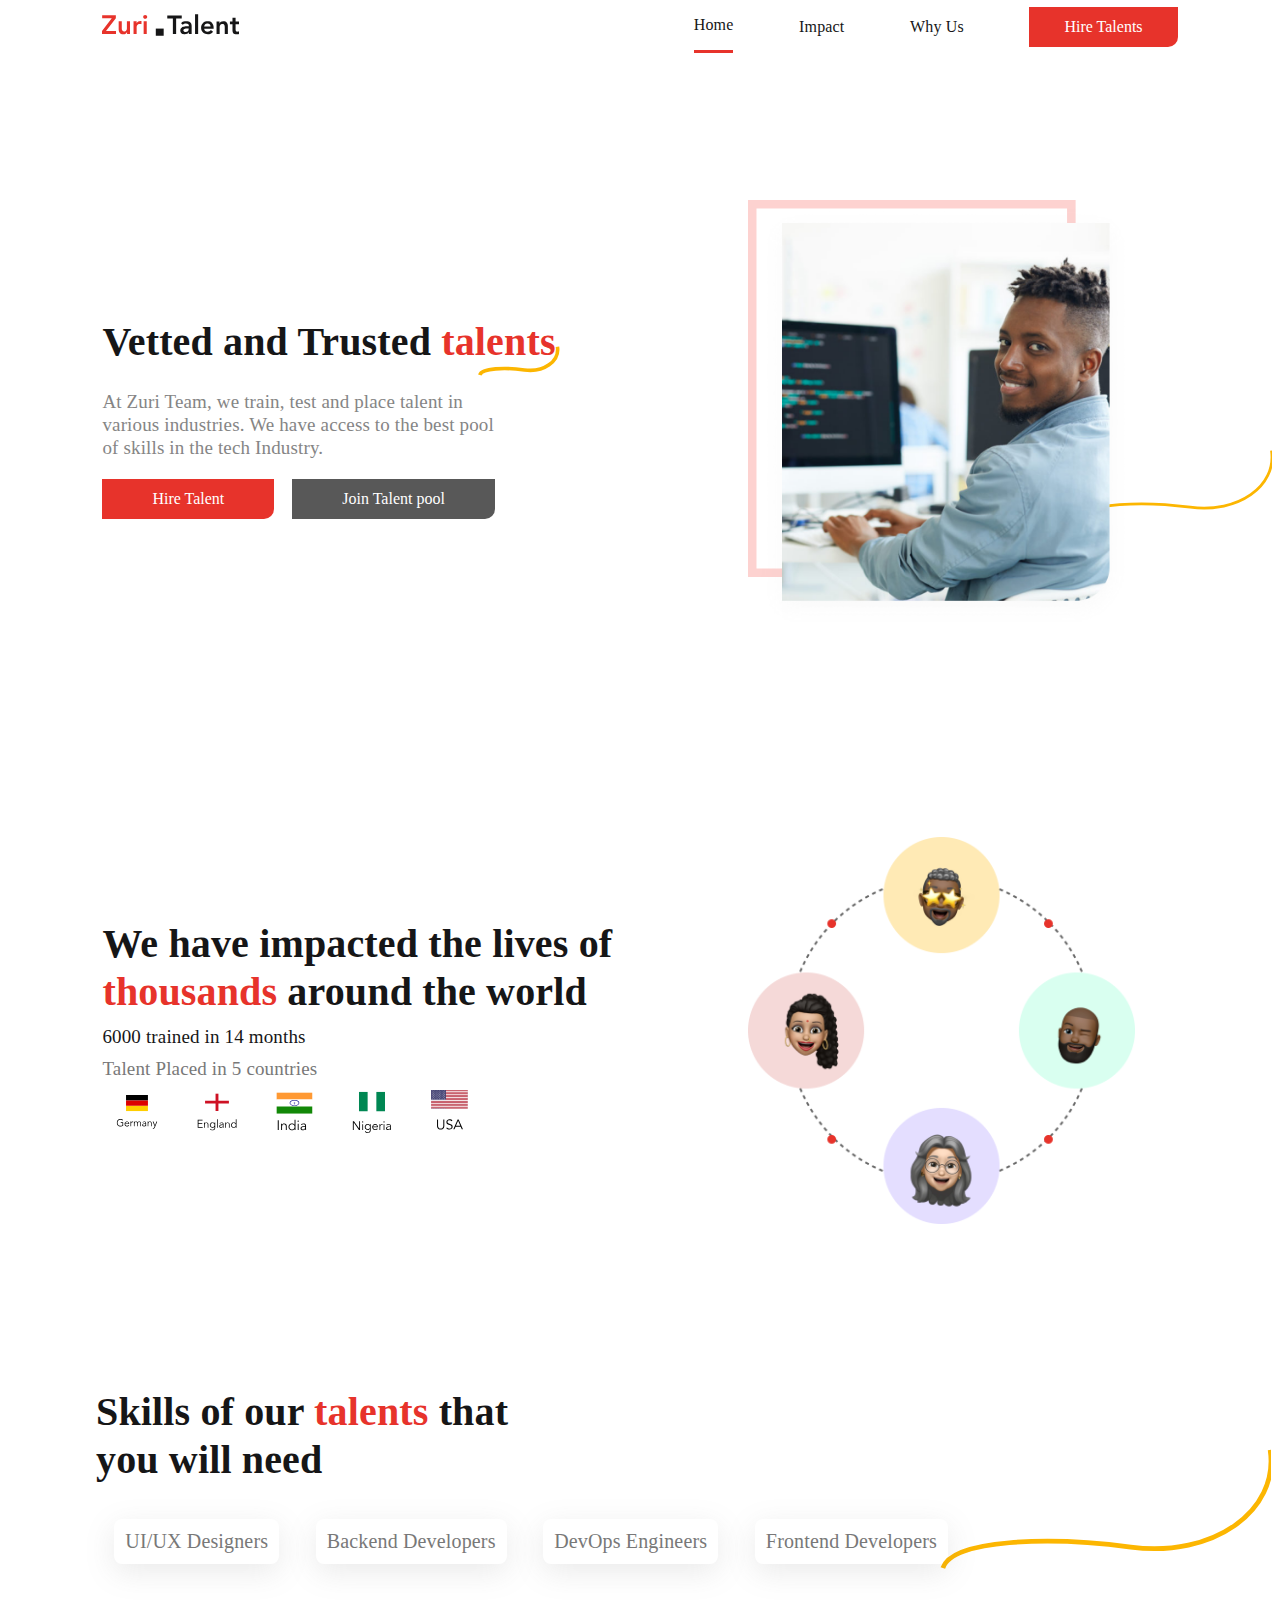
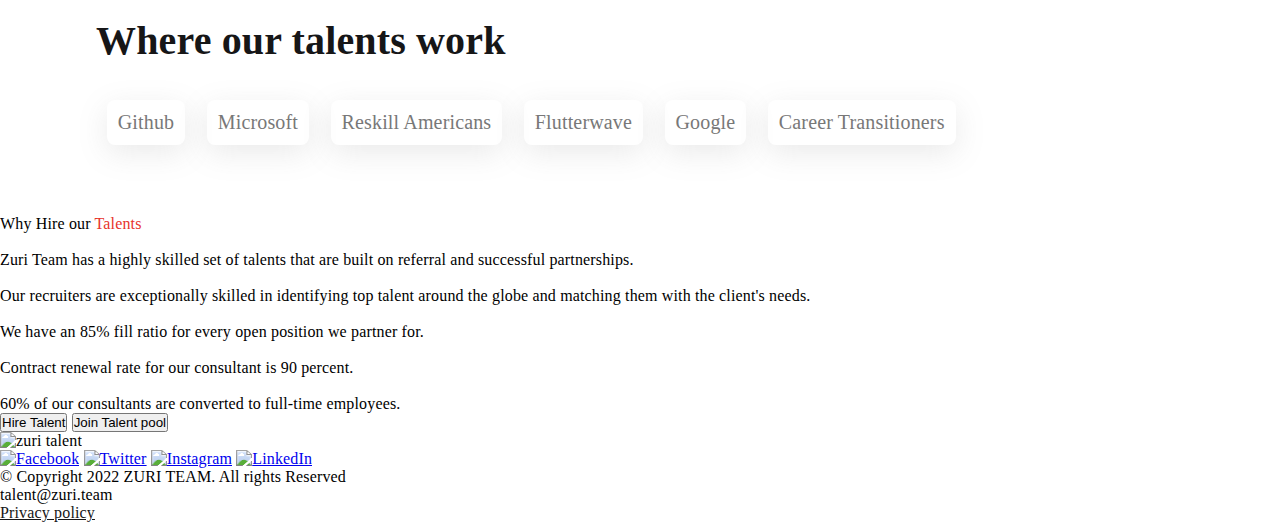
==== talents.html @ 1c7b1059 "my first commit" ====
<!DOCTYPE html>
<html lang="en">
  <head>
    <meta charset="UTF-8" />
    <meta http-equiv="X-UA-Compatible" content="IE=edge" />
    <meta name="viewport" content="width=device-width, initial-scale=1.0" />
    <link href="./img/zuri icon.png" rel="icon" sizes="16x16 32x32" />
    <link href="http://fonts.cdnfonts.com/css/graphik" rel="stylesheet" />
    <link rel="stylesheet" href="./talents.css" />
    <title>Zuri</title>
  </head>
  <body>
    <header>
      <a href=""><img src="zuritalent logo.svg" alt="zuri talent logo" /></a>
      <nav class="nav-bar">
        <div class="not-mobile current">
            <a href="#home">Home</a>
        </div>
        <div class="not-mobile">
            <a href="#impact">Impact</a>
        </div>
        <div class="not-mobile">
            <a href="#why-us">Why Us</a>
        </div>
        <a href="#"><button class="hire-btn">Hire Talents</button></a>
      </nav>
    </header>
    <main>
      <section class="section1">
        <div class="flex-1">
          <p class="heading">Vetted and Trusted <span>talents</span></p>
          <div class="line"><img width="18%" src="thick2 (1).svg" alt="line curve" /></div>
          <p>
            At Zuri Team, we train, test and place talent in various industries.
            We have access to the best pool of skills in the tech Industry.
          </p>
          <div class="btn">
            <a href="#"><button class="hire-btn">Hire Talent</button></a>
            <a href="#"><button class="grey-btn hire-btn">Join Talent pool</button></a>
          </div>
        </div>
        <div class="flex-2">
          <div>
            <img class="section1-img" width="90%" src="Manwithlappy.png" alt="smiling man with laptop" />
            <img class="right-curve" width="45%" src="line1 (1).svg" alt="yellow curve">
          </div>
        </div>
      </section>
      <section class="section2">
        <div class="section2-flex">
            <div class="flex-3">
                <p class="heading">
                  We have impacted the lives of <span>thousands</span> around the
                  world
                </p>
                <p>6000 trained in 14 months</p>
                <p>Talent Placed in 5 countries</p>
                <div class="countries">
                  <img width="13%" src="GER.svg" alt="germany" />
                  <img width="13%" src="ENG.svg" alt="england" />
                  <img width="12%" src="ind.svg" alt="india" />
                  <img width="13%" src="NIG.svg" alt="nigeria" />
                  <img width="12%"  src="ussa.svg" alt="USA" />
                </div>
            </div>
            <div class="flex-4">
                <img class="section2img" src="people.png" alt="connected bitmojis" />
            </div>
        </div>
      </section>
      <section class="section3">
        <p class="heading">Skills of our <span>talents</span> that you will need</p>
        <div class="work">
            <img class="right-curve" width="38%" src="line1.svg" alt="yellow curve">
          <p>UI/UX Designers</p>
          <p>Backend Developers</p>
          <p>DevOps Engineers</p>
          <p>Frontend Developers</p>
        </div>
        <p class="heading">Where our talents work</p>
        <div class="work">
          <p>Github</p>
          <p>Microsoft</p>
          <p>Reskill Americans</p>
          <p>Flutterwave</p>
          <p>Google</p>
          <p>Career Transitioners</p>
        </div>
      </section>
      <section class="section4">
        <p>Why Hire our <span>Talents</span></p>
        <div>
          <div>
            <img src="" alt="" />
            <p>
              Zuri Team has a highly skilled set of talents that are built on
              referral and successful partnerships.
            </p>
          </div>
          <div>
            <img src="" alt="" />
            <p>
              Our recruiters are exceptionally skilled in identifying top talent
              around the globe and matching them with the client's needs.
            </p>
          </div>
          <div>
            <img src="" alt="" />
            <p>
              We have an 85% fill ratio for every open position we partner for.
            </p>
          </div>
          <div>
            <img src="" alt="" />
            <p>Contract renewal rate for our consultant is 90 percent.</p>
          </div>
          <div>
            <img src="" alt="" />
            <p>60% of our consultants are converted to full-time employees.</p>
          </div>
        </div>
        <div>
          <a href=""><button>Hire Talent</button></a>
          <a href=""><button>Join Talent pool</button></a>
        </div>
      </section>
    </main>
    <footer>
      <div>
        <img src="footer" alt="zuri talent" />
        <div class="follow">
          <a target="_blank" href="https://web.facebook.com/thezuriteam"
            ><img width="18px" src="/img/fb.png" alt="Facebook"
          /></a>
          <a target="_blank" href="https://twitter.com/theZuriTeam"
            ><img width="18px" src="/img/twitter.png" alt="Twitter"
          /></a>
          <a target="_blank" href="https://www.instagram.com/thezuriteam/"
            ><img width="18px" src="/img/ig.png" alt="Instagram"
          /></a>
          <a target="_blank" href="https://ng.linkedin.com/company/zuri-team"
            ><img
              width="18px"
              height="18.28px"
              src="/img/linkedin.png"
              alt="LinkedIn"
          /></a>
        </div>
      </div>
      <div>
        <p>&copy; Copyright 2022 ZURI TEAM. All rights Reserved</p>
        <p>talent@zuri.team</p>
        <a href="">Privacy policy</a>
      </div>
    </footer>
  </body>
</html>
---- talents.css ----
*{
    margin: 0;
    padding: 0;
    box-sizing: border-box;
}
body{
    font-family: Graphik;
    letter-spacing: 0.00938em;
}
header{
    display: flex;
    align-items: center;
    position: fixed;
    right: 0;
    left: 0;
    top: 0;
    padding: 0% 8% 10px;
    justify-content: space-between;
    height: fit-content;
    background-color: #fff;
    z-index: 10;
}

header a:link, a:visited{
    text-decoration: none;
    color: #161617;
    font-size: 16px;
    box-sizing: content-box;
}

.nav-bar{
    display: flex;
    width: 45%;
    justify-content: space-between;
    align-items: center;
}
.not-mobile{
    padding: 16px 0px;
}
.not-mobile:hover{
    background-color: #5f85a515;
}

.hire-btn{
    border: 0;
    outline: 0;
    padding: 11px 35px;
    border-bottom-right-radius: 10px;
    background-color: #e7332b;
    font-size: 16px !important;
    font-family: Graphik;
    color: #fff;
}

header a:active, .current{
    border-bottom: 3px solid #e7332b;
}

/* HEADER RESPONSIVENESS */
@media screen and (max-width: 768px){
    .not-mobile{
        display: none;
    }
    header{
        padding: 10px 10px 20px 20px;
    }
    .nav-bar{
        width: fit-content;
    }
}
@media screen and (max-width: 375px){
    header{
        padding-right: 15px;
    }
}

/* SECTION 1 */
.section1{
    display: flex;
    padding-top: 200px;
    width: 84%;
    justify-content: space-between;
    margin: 0px auto;
    align-items: center;
    margin-bottom: 100px;
}
span{
    color: #e7332b;
}
.flex-1, .flex-3{
    width: 50%;
}
.flex-2, .flex-4{
    width: 40%;
    position: relative;
}
.flex-1 p:nth-of-type(1), .heading{
    font-size: 40px;
    font-weight: 600;
    line-height: 48px;
    color: #161617;
}
.line{
    display: flex;
    justify-content: right;
    padding-right: 80px;
    margin-top: -20px;
}
.flex-1 p:nth-of-type(2){
    font-size: 19px;
    padding-top: 15px;
    padding-right: 25%;
    padding-bottom: 20px;
    line-height: 1.2;
    opacity: 0.9;
    color: #787878;
}
.btn{
    display: flex;
    gap: 18px;
}
.section1 .hire-btn{
    padding: 11px 50px;
}
.grey-btn{
    background-color: #585858 !important;
}
.right-curve{
    position: absolute;
    right: -22%;
    top: 250px;
    z-index: -1;
}

/* RESPONSIVENESS FOR SECTION 1 */

@media screen and (max-width: 1024px){
    .section1{
        flex-direction: column;
        text-align: center;
        align-items: center;
    }
    .flex-1{
        width: 80%;
    }
    .flex-1 p:nth-of-type(2){
        margin: 0px 40px;
        padding-right: 0;
    }
    .btn{
        width: fit-content;
        margin: 0px auto 50px;
    }
    .section1-img{
        width: 65%;
    }
    .flex-2{
        width: 100%;
    }
    .right-curve{
        position: absolute;
        right: -8%;
        width: 32%;
        top: 350px;
        z-index: -1;
    }
}
@media screen and (max-width: 768px){
    .right-curve{
        display: none;
    }
    .line{
        padding-right: 0px;
        margin-top: -25px;
        margin-right: -10px;
    }
}
@media screen and (max-width: 425px){
    .section1{
        padding-top: 140px;
    }
    .flex-1{
        width: 100%;
    }
    .flex-1 p:nth-of-type(2){
        margin: 0px 20px;
    }
    .line{
        padding-right: 0px;
        margin-top: -15px;
        margin-right: 20px;
    }
    .section1-img{
        width: 100%;
    }
    .flex-1 p:nth-of-type(2){
        font-size: 16px;
    }
    .section1 .hire-btn{
        padding: 11px 32px;
    }
}

/* SECTION 2 */
.section2{
    background-image: url("/img/world-bg.png");
    background-position: center;
    background-size: cover;
    background-repeat: no-repeat;
    padding-top: 100px;
}
.section2-flex{
    display: flex;
    width: 84%;
    margin: 0px auto;
    align-items: center;
    justify-content: space-between;
    padding-bottom: 90px;
}
.section2img{
    width: 90%;
}
.flex-3 p:nth-of-type(2), .flex-3 p:nth-of-type(3){
    font-size: 19px;
    padding-top: 10px;
    color: #787878;
    font-weight: 400;
}
.flex-3 p:nth-of-type(2){
    color: #161617;
}
.countries{
    display: flex;
    gap: 10px;
    align-items: center;
}
.countries img{
    background-color: #fff;
    padding: 7px 12px;
    transform: scale(0.9);
    border-radius: 8px;
}

@media screen and (max-width: 768px) {
    .section2{
        background-position: left;
    }
    .section2-flex{
        flex-direction: column;
        gap: 60px;
    }
    .flex-3, .flex-4{
        width: 100%;
        text-align: center;
    }
    .heading{
        font-size: 30px;
        margin: 0px;
    }
    .section2img{
        width: 60%;
    }
    .countries{
        padding-top: 15px;
        width: fit-content;
        margin: 0px auto;
        justify-content: space-between;
    }
    .countries img{
        transform: scale(1.2);
    }
}
@media screen and (max-width: 425px) {
    .section2img{
        width: 100%;
    }
}
@media screen and (max-width: 425px) {
    .section2img{
        width: 100%;
    }
    .flex-3 p:nth-of-type(2), .flex-3 p:nth-of-type(3){
        text-align: left;
        font-size: 16px !important;
    }
    .section2 .heading{
        line-height: normal;
        font-size: 28px !important;
        text-align: left;
    }
    .countries{
        padding-top: 19px;
    }
    .countries img{
        transform: scale(1.5);
    }
}

/* SECTION 3 */
.section3{
    width: 85%;
    margin: 0px auto;
    padding-top: 70px;
    padding-bottom: 70px;
}
.section3 .right-curve{
    right: -35%;
    top: -70px;
    z-index: -40 !important;
}
.section3 .heading:nth-of-type(1){
    width: 40%;
    margin-bottom: 35px;
}
.section3 .heading:nth-of-type(2){
    margin-top: 53px;
    margin-bottom: 35px;
}
.work{
    display: flex;
    justify-content: space-around;
    width: 80%;
    position: relative;
    z-index: inherit;
}
.work p{
    position: relative;
    width: 1fr;
    padding: 11px;
    font-size: 20px;
    color: #787878;
    box-shadow: 0px 8px 30px #7a7a7a29;
    border-radius: 8px;
}

/* RESPONSIVENESS */
@media screen and (max-width: 1024px){
    .section3 .right-curve{
        display: none;
    }
    .work{
        width: 100%;
    }
    .section3 .heading{
        font-size: 30px;
    }
    .work p{
        font-size: 18px;
    }
}
@media screen and (max-width: 768px){
    .section3 .heading{
        text-align: center;
    }
    .section3 .heading:nth-of-type(1){
        width: 70%;
        margin-bottom: 35px;
    }
    .work{
        flex-wrap: wrap;
        justify-content: left;
        width: 100%;
        margin: 0px auto;
        gap: 14px;
    }
    .work p{
        width: 31%;
        margin-bottom: 16px;
        text-align: center;
        font-size: 16px;
    }
}
@media screen and (max-width: 425px){
    .work p{
        width: 47.8%;
    }
    .section3{
        width: 90%;
        margin: 0px auto;
        border: 1px blue solid;
    }
    .section3 .heading:nth-of-type(1){
        width: 100%;
    }
    .work{
        margin: 0px auto;
        border: 1px red solid;
    }
}
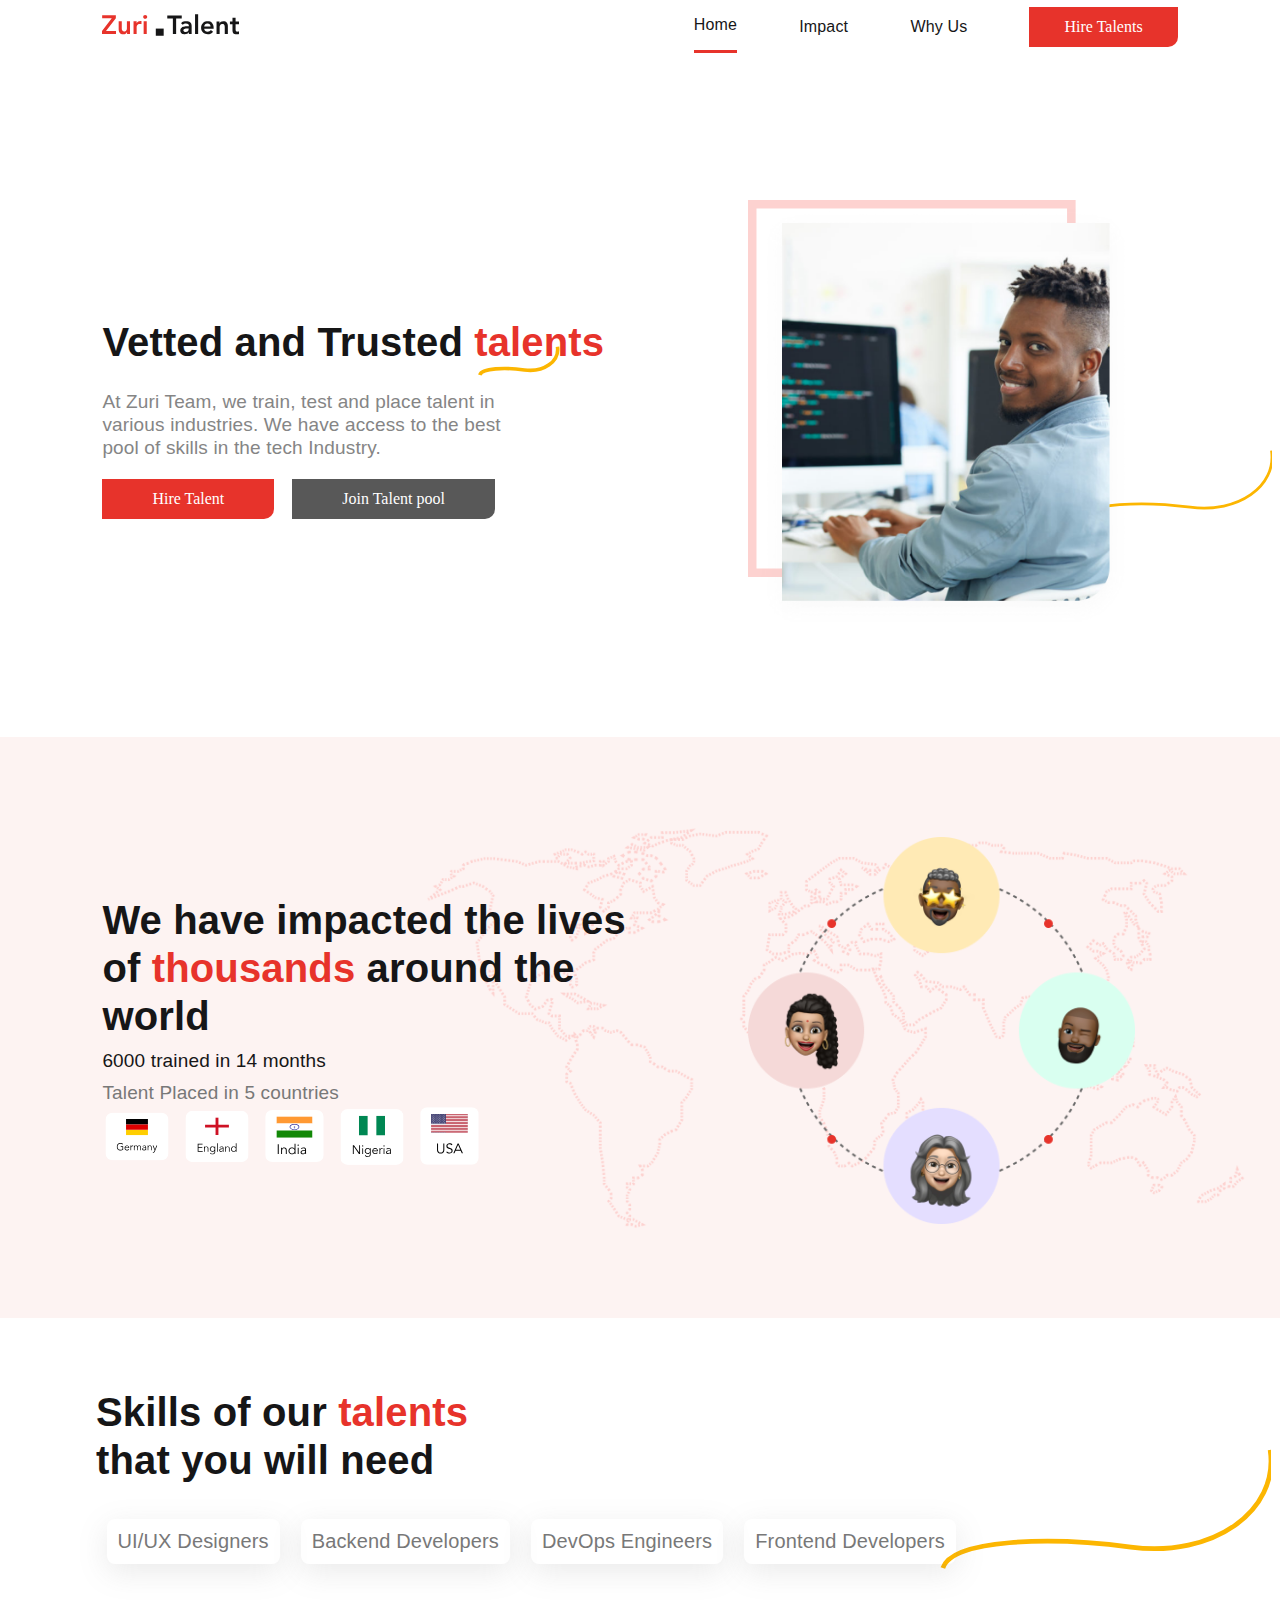
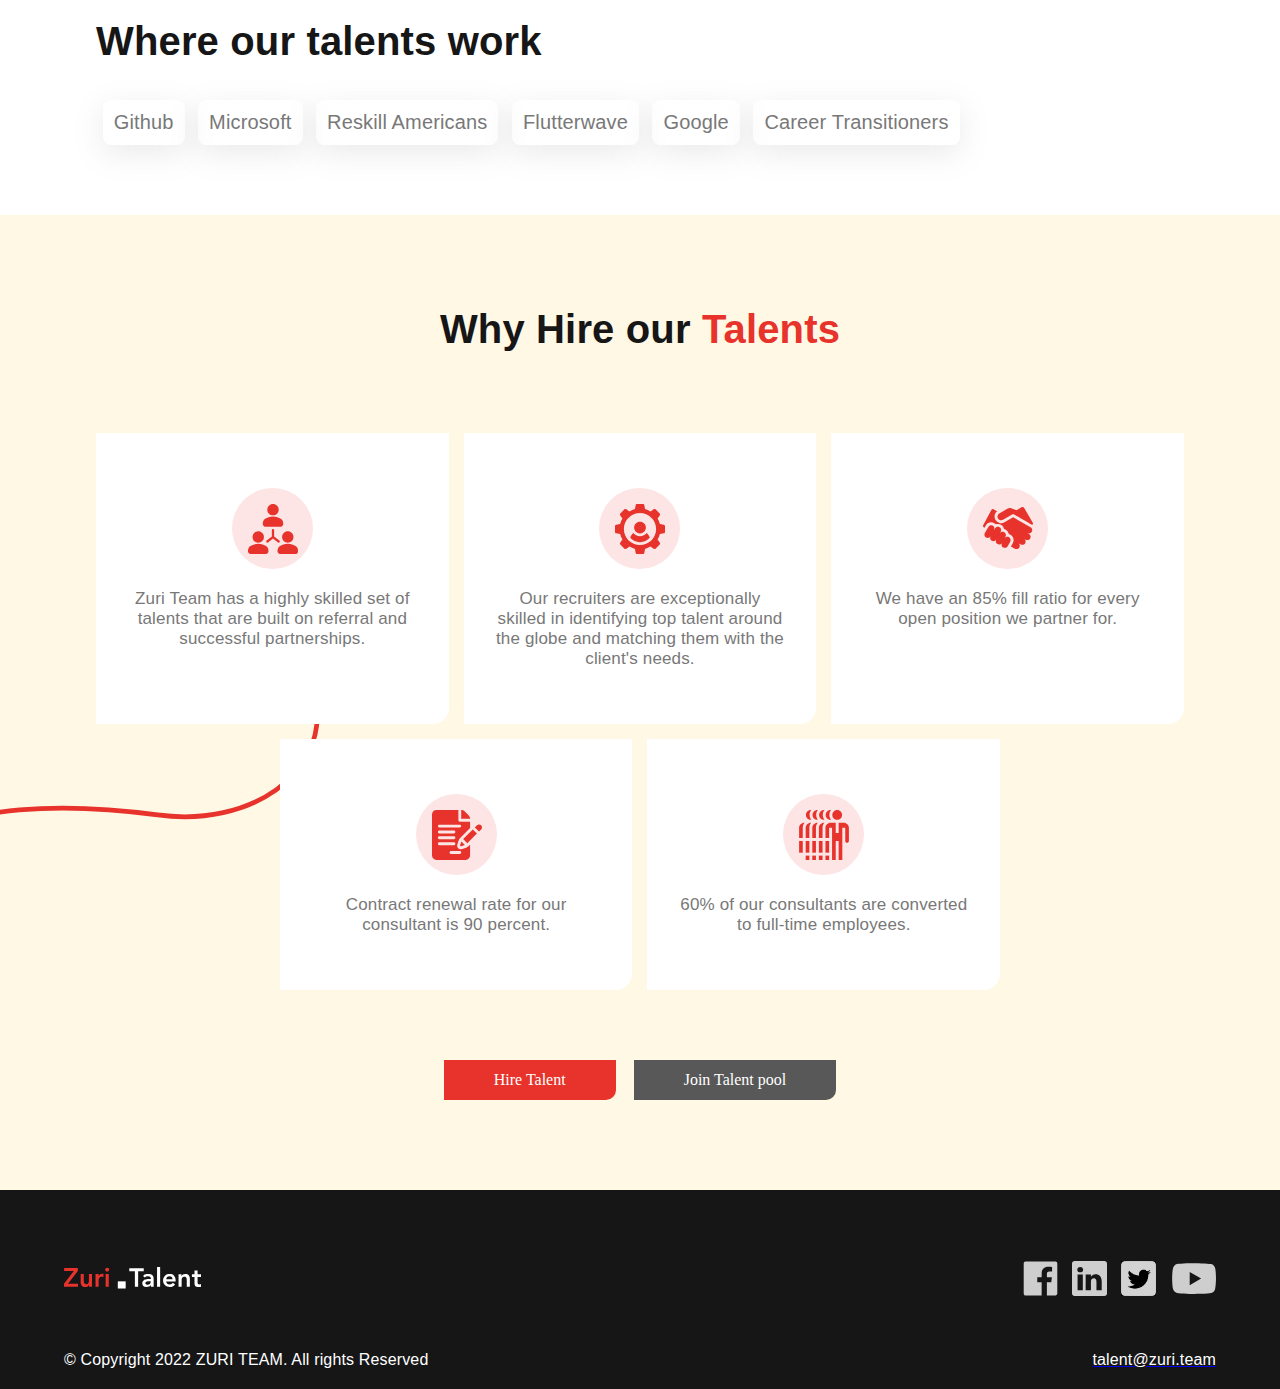
==== commit dd95e855: "my second commit" ====
--- a/talents.html
+++ b/talents.html
@@ -6,7 +6,7 @@
     <meta name="viewport" content="width=device-width, initial-scale=1.0" />
     <link href="./img/zuri icon.png" rel="icon" sizes="16x16 32x32" />
     <link href="http://fonts.cdnfonts.com/css/graphik" rel="stylesheet" />
-    <link rel="stylesheet" href="./talents.css" />
+    <link rel="stylesheet" href="talents.css" />
     <title>Zuri</title>
   </head>
   <body>
@@ -26,7 +26,7 @@
       </nav>
     </header>
     <main>
-      <section class="section1">
+      <section id="home" class="section1">
         <div class="flex-1">
           <p class="heading">Vetted and Trusted <span>talents</span></p>
           <div class="line"><img width="18%" src="thick2 (1).svg" alt="line curve" /></div>
@@ -46,7 +46,7 @@
           </div>
         </div>
       </section>
-      <section class="section2">
+      <section id="impact" class="section2">
         <div class="section2-flex">
             <div class="flex-3">
                 <p class="heading">
@@ -71,86 +71,89 @@
       <section class="section3">
         <p class="heading">Skills of our <span>talents</span> that you will need</p>
         <div class="work">
-            <img class="right-curve" width="38%" src="line1.svg" alt="yellow curve">
-          <p>UI/UX Designers</p>
-          <p>Backend Developers</p>
-          <p>DevOps Engineers</p>
-          <p>Frontend Developers</p>
+            <img class="right-curve" width="38%" src="line1 (2).svg" alt="yellow curve">
+          <p class="touch">UI/UX Designers</p>
+          <p class="touch">Backend Developers</p>
+          <p class="touch">DevOps Engineers</p>
+          <p class="touch">Frontend Developers</p>
         </div>
         <p class="heading">Where our talents work</p>
         <div class="work">
           <p>Github</p>
-          <p>Microsoft</p>
-          <p>Reskill Americans</p>
-          <p>Flutterwave</p>
-          <p>Google</p>
-          <p>Career Transitioners</p>
+          <p class="touch">Microsoft</p>
+          <p class="touch">Reskill Americans</p>
+          <p class="touch">Flutterwave</p>
+          <p class="touch">Google</p>
+          <p class="touch">Career Transitioners</p>
         </div>
       </section>
-      <section class="section4">
-        <p>Why Hire our <span>Talents</span></p>
+      <section id="why-us" class="section4">
+        <p class="heading">Why Hire our <span>Talents</span></p>
         <div>
-          <div>
-            <img src="" alt="" />
+            <img width="25%" class="red-line" src="rope.svg" alt="red line">
+        </div>
+        <div class="section4-grid">
+          <div class="grid-1 gridbox">
+            <img src="people 2.svg" alt="people" />
             <p>
               Zuri Team has a highly skilled set of talents that are built on
               referral and successful partnerships.
             </p>
           </div>
-          <div>
-            <img src="" alt="" />
+          <div class=" grid-2 gridbox">
+            <img src="mech.svg" alt="mechanics" />
             <p>
               Our recruiters are exceptionally skilled in identifying top talent
               around the globe and matching them with the client's needs.
             </p>
           </div>
-          <div>
-            <img src="" alt="" />
+          <div class="grid-3 gridbox">
+            <img src="hand (1).svg" alt="hands" />
             <p>
               We have an 85% fill ratio for every open position we partner for.
             </p>
           </div>
-          <div>
-            <img src="" alt="" />
+          <div class="grid-4 gridbox">
+            <img src="write.svg" alt="write" />
             <p>Contract renewal rate for our consultant is 90 percent.</p>
           </div>
-          <div>
-            <img src="" alt="" />
+          <div class="grid-5 gridbox">
+            <img src="many.svg" alt="many people" />
             <p>60% of our consultants are converted to full-time employees.</p>
           </div>
         </div>
-        <div>
-          <a href=""><button>Hire Talent</button></a>
-          <a href=""><button>Join Talent pool</button></a>
+        <div class="btn">
+          <a href=""><button class="hire-btn">Hire Talent</button></a>
+          <a href=""><button class="grey-btn hire-btn">Join Talent pool</button></a>
         </div>
       </section>
     </main>
     <footer>
-      <div>
-        <img src="footer" alt="zuri talent" />
+      <div class="first-foot">
+        <div>
+            <img src="logo (4).svg" alt="zuri talent" />
+        </div>
         <div class="follow">
           <a target="_blank" href="https://web.facebook.com/thezuriteam"
-            ><img width="18px" src="/img/fb.png" alt="Facebook"
-          /></a>
-          <a target="_blank" href="https://twitter.com/theZuriTeam"
-            ><img width="18px" src="/img/twitter.png" alt="Twitter"
-          /></a>
-          <a target="_blank" href="https://www.instagram.com/thezuriteam/"
-            ><img width="18px" src="/img/ig.png" alt="Instagram"
+            ><img width="35px" src="facebook (1)bw.svg" alt="Facebook"
           /></a>
           <a target="_blank" href="https://ng.linkedin.com/company/zuri-team"
-            ><img
-              width="18px"
-              height="18.28px"
-              src="/img/linkedin.png"
-              alt="LinkedIn"
+          ><img
+            width="35px"
+            src="linkd (1)bw.svg"
+            alt="LinkedIn"
+        /></a>
+          <a target="_blank" href="https://twitter.com/theZuriTeam"
+            ><img width="35px" src="twitbw.png" alt="Twitter"
           /></a>
+          <a target="_blank" href="https://www.youtube.com/thezuriteam"
+          ><img width="46px" src="youtube (1)bw.svg" alt="YouTube"
+        /></a>
         </div>
       </div>
-      <div>
-        <p>&copy; Copyright 2022 ZURI TEAM. All rights Reserved</p>
-        <p>talent@zuri.team</p>
-        <a href="">Privacy policy</a>
+      <div class="second-foot">
+        <p class="first-p">&copy; Copyright 2022 ZURI TEAM. All rights Reserved</p>
+       <a href="mailto:talent@zuri.team"> <p style="color: #ffff;" class="second-p">talent@zuri.team</p></a>
       </div>
     </footer>
   </body>
--- a/talents.css
+++ b/talents.css
@@ -1,10 +1,14 @@
+html{
+    scroll-behavior: smooth;
+}
+
 *{
     margin: 0;
     padding: 0;
     box-sizing: border-box;
 }
 body{
-    font-family: Graphik;
+    font-family: "Graphik", sans-serif;
     letter-spacing: 0.00938em;
 }
 header{
@@ -203,7 +207,7 @@
 
 /* SECTION 2 */
 .section2{
-    background-image: url("/img/world-bg.png");
+    background-image: url("bgsection2.063bd869082548bafa74.png");
     background-position: center;
     background-size: cover;
     background-repeat: no-repeat;
@@ -332,6 +336,9 @@
     box-shadow: 0px 8px 30px #7a7a7a29;
     border-radius: 8px;
 }
+.touch:hover {
+    animation: lift 0.4s ease forwards
+}
 
 /* RESPONSIVENESS */
 @media screen and (max-width: 1024px){
@@ -377,13 +384,184 @@
     .section3{
         width: 90%;
         margin: 0px auto;
-        border: 1px blue solid;
     }
     .section3 .heading:nth-of-type(1){
         width: 100%;
     }
     .work{
         margin: 0px auto;
-        border: 1px red solid;
-    }
+    }
+}
+
+/* SECTION 4 */
+.section4{
+    background-color: #fff8e5;
+    padding-top: 90px;
+    position: relative;
+}
+.section4 .heading{
+    text-align: center;
+}
+
+.red-line{
+    position: absolute;
+    top: 50%;
+    z-index: 0;
+}
+
+.section4-grid{
+    width: 85%;
+    margin: 0px auto;
+    margin-top: 80px;
+    position: relative;
+    z-index: 1;
+    display: grid;
+    text-align: center;
+    grid-template-columns: repeat(6, 1fr);
+    gap: 15px;
+}
+.gridbox{
+    padding: 55px 30px;
+    background-color: #fff;
+    color: #787878;
+    font-size: 17px !important;
+    border-bottom-right-radius: 16px;
+}
+.gridbox img{
+    padding-bottom: 15px;
+}
+.grid-1{
+    grid-column: 1 / span 2;
+}
+.grid-2{
+    grid-column: 3 / span 2;
+}
+.grid-3{
+    grid-column: 5 / span 2;
+}
+.grid-4{
+    grid-column: 2 / span 2;
+}
+.grid-5{
+    grid-column: 4 / span 2;
+}
+
+.section4 .btn{
+    margin-top: 70px;
+    display: flex;
+    justify-content: center;
+    padding-bottom: 90px;
+}
+
+.section4 .hire-btn{
+    padding: 11px 50px;
+}
+
+@media screen and (max-width: 768px){
+    .section4-grid{
+        grid-template-columns: repeat(4, 1fr);
+    }
+    .grid-1, .grid-3{
+        grid-column: 1 / span 2;
+    }
+    .grid-2, .grid-4{
+        grid-column: 3 / span 2;
+    }
+    .grid-5{
+        grid-column: 1 / span 4;
+    }
+    .red-line{
+        top: 40%;
+    }
+    .gridbox{
+        padding: 55px 50px;
+    }
+}
+@media screen and (max-width: 425px){
+    .section4-grid{
+        grid-template-columns: repeat(2, 1fr);
+    }
+    .red-line{
+        top: 40%;
+        width: 70%;
+    }
+    .gridbox p{
+        font-size: 14px !important;
+        line-height: 2;
+    }
+    .gridbox{
+        grid-column: 1 / span 2;
+        padding: 55px 30px;
+    }
+    .section4 .hire-btn{
+        padding: 8px 25px;
+        font-size: 15px !important;
+    }
+    .section4 .btn{
+        padding-bottom: 70px;
+    } 
+}
+
+/* FOOTER */
+footer{
+    background-color: #161617;
+    color: #fff;
+    font-size: 16px;
+    font-weight: 400;
+    padding: 70px 5% 0;
+}
+.follow{
+    display: flex;
+    gap: 14px;
+    align-items: center;
+}
+
+.first-foot, .second-foot{
+    display: flex;
+    align-items: center;
+    justify-content: space-between;
+}
+.first-foot{
+    margin-bottom: 30px;
+}
+.second-foot p{
+    width: fit-content;
+}
+.second-foot{
+    padding: 20px 0px;
+    padding-left: 0px;
+}
+
+@media screen and (max-width: 1024px){
+.first-foot{
+    padding-left: 140px;
+}   
+}
+@media screen and (max-width: 425px){
+    .first-foot{
+        padding-left: 0px;
+    }
+    .first-foot, .second-foot{
+        flex-direction: column;
+        gap: 20px;
+        text-align: center;
+        align-items: center;
+      }
+      .first-foot, .first-p{
+        order: 2;
+      }
+      .second-foot, .second-p{
+        order: 1;
+      }
+      .second-p{
+        padding: 20px 0px;
+        color: #fff;
+      }
+      .second-foot{
+        padding-top: 0px;
+      }
+      .first-p{
+        padding-top: 20px;
+        border-top: 1px solid grey;
+      }
 }